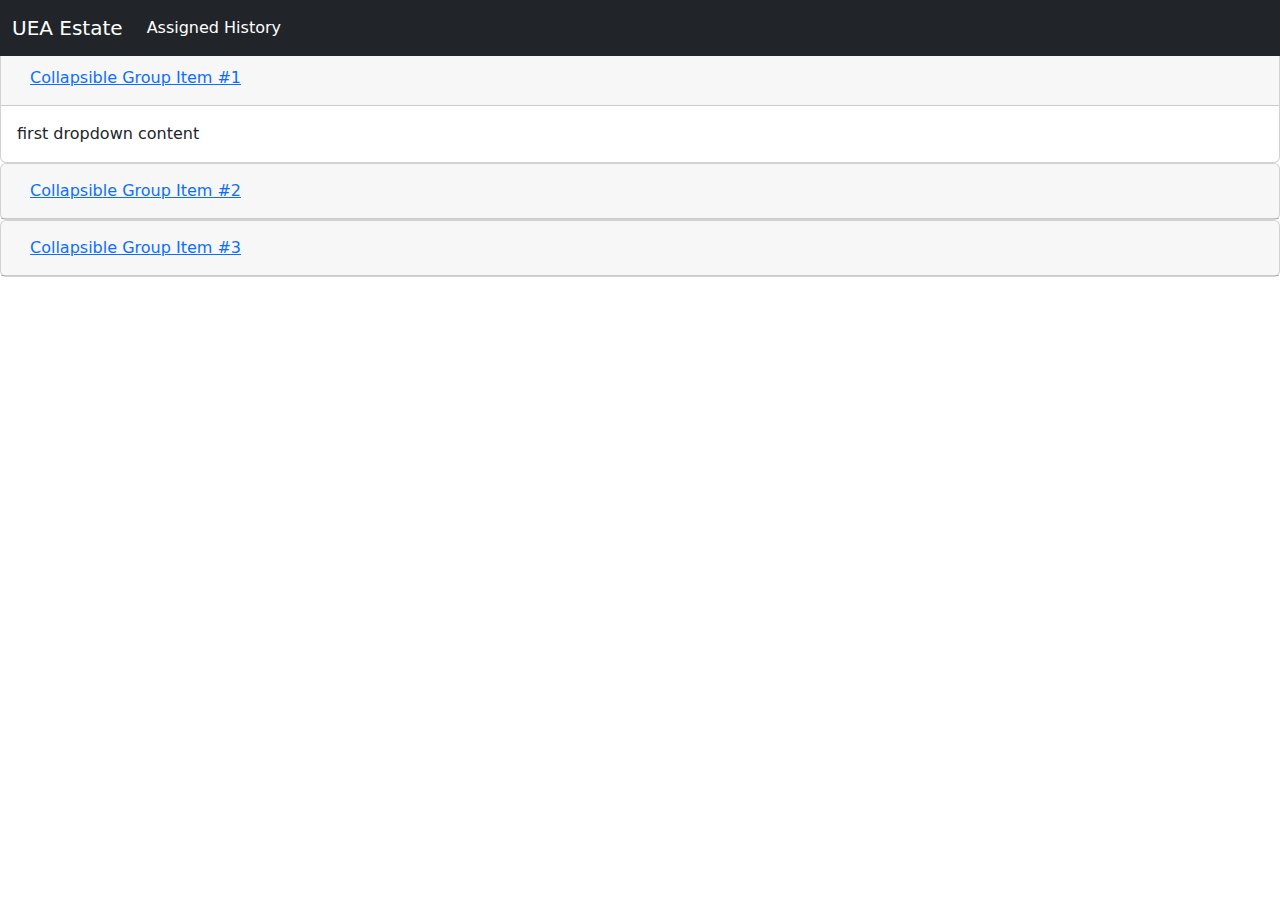
==== faultsAllocation.html @ e0e5bdff "linked suitable pages; added homepage, faults allocation, faults report" ====
<!doctype html>
<html lang="en" class="h-100">

<head>
    <meta charset="utf-8">
    <meta name="viewport" content="width=device-width, initial-scale=1">
    <meta name="description" content="">
    <meta name="author" content="Mark Otto, Jacob Thornton, and Bootstrap contributors">
    <meta name="generator" content="Hugo 0.104.2">
    <title>Faults Allocation</title>

    <link rel="canonical" href="https://getbootstrap.com/docs/5.2/examples/sticky-footer-navbar/">





    <link href="assets/bootstrap/css/bootstrap.min.css" rel="stylesheet">

    <!-- Favicons -->
    <link rel="apple-touch-icon" href="/docs/5.2/assets/img/favicons/apple-touch-icon.png" sizes="180x180">
    <link rel="icon" href="/docs/5.2/assets/img/favicons/favicon-32x32.png" sizes="32x32" type="image/png">
    <link rel="icon" href="/docs/5.2/assets/img/favicons/favicon-16x16.png" sizes="16x16" type="image/png">
    <link rel="manifest" href="/docs/5.2/assets/img/favicons/manifest.json">
    <link rel="stylesheet" href="assets/style.css" color="#712cf9">
    <link rel="icon" href="/docs/5.2/assets/img/favicons/favicon.ico">
    <meta name="theme-color" content="#712cf9">

    <style>
        .bd-placeholder-img {
            font-size: 1.125rem;
            text-anchor: middle;
            -webkit-user-select: none;
            -moz-user-select: none;
            user-select: none;
        }

        @media (min-width: 768px) {
            .bd-placeholder-img-lg {
                font-size: 3.5rem;
            }
        }

        .b-example-divider {
            height: 3rem;
            background-color: rgba(0, 0, 0, .1);
            border: solid rgba(0, 0, 0, .15);
            border-width: 1px 0;
            box-shadow: inset 0 .5em 1.5em rgba(0, 0, 0, .1), inset 0 .125em .5em rgba(0, 0, 0, .15);
        }

        .b-example-vr {
            flex-shrink: 0;
            width: 1.5rem;
            height: 100vh;
        }

        .bi {
            vertical-align: -.125em;
            fill: currentColor;
        }

        .nav-scroller {
            position: relative;
            z-index: 2;
            height: 2.75rem;
            overflow-y: hidden;
        }

        .nav-scroller .nav {
            display: flex;
            flex-wrap: nowrap;
            padding-bottom: 1rem;
            margin-top: -1px;
            overflow-x: auto;
            text-align: center;
            white-space: nowrap;
            -webkit-overflow-scrolling: touch;
        }
    </style>

    <!-- Custom styles for this template -->
    <link href="sticky-footer-navbar.css" rel="stylesheet">
</head>

<body class="d-flex flex-column h-100">
    <header>
        <!-- Fixed navbar -->
        <nav class="navbar navbar-expand-md navbar-dark fixed-top bg-dark">
            <div class="container-fluid">
                <a class="navbar-brand" href="#">UEA Estate</a>
                <button class="navbar-toggler" type="button" data-bs-toggle="collapse" data-bs-target="#navbarCollapse"
                    aria-controls="navbarCollapse" aria-expanded="false" aria-label="Toggle navigation">
                    <span class="navbar-toggler-icon"></span>
                </button>
                <div class="collapse navbar-collapse" id="navbarCollapse">
                    <ul class="navbar-nav me-auto mb-2 mb-md-0">
                        <li class="nav-item">
                            <a class="nav-link active" aria-current="page" href="#">Assigned History</a>
                        </li>
                    </ul>
                </div>
            </div>
        </nav>
    </header>

    <!-- Begin page content -->
    <main class="flex-shrink-0">
        <div class="accordion" id="accordionExample">
            <div class="card">
                <div class="card-header" id="headingOne">
                    <h5 class="mb-0">
                        <button class="btn btn-link" type="button" data-bs-toggle="collapse"
                            data-bs-target="#collapseOne" aria-expanded="true" aria-controls="collapseOne">
                            Collapsible Group Item #1
                        </button>
                    </h5>
                </div>

                <div id="collapseOne" class="collapse show" aria-labelledby="headingOne"
                    data-bs-parent="#accordionExample">
                    <div class="card-body">
                        first dropdown content
                    </div>
                </div>
            </div>
            <div class="card">
                <div class="card-header" id="headingTwo">
                    <h5 class="mb-0">
                        <button class="btn btn-link collapsed" type="button" data-bs-toggle="collapse"
                            data-bs-target="#collapseTwo" aria-expanded="false" aria-controls="collapseTwo">
                            Collapsible Group Item #2
                        </button>
                    </h5>
                </div>
                <div id="collapseTwo" class="collapse" aria-labelledby="headingTwo" data-bs-parent="#accordionExample">
                    <div class="card-body">
                        second dropdown content
                    </div>
                </div>
            </div>
            <div class="card">
                <div class="card-header" id="headingThree">
                    <h5 class="mb-0">
                        <button class="btn btn-link collapsed" type="button" data-bs-toggle="collapse"
                            data-bs-target="#collapseThree" aria-expanded="false" aria-controls="collapseThree">
                            Collapsible Group Item #3
                        </button>
                    </h5>
                </div>
                <div id="collapseThree" class="collapse" aria-labelledby="headingThree"
                    data-bs-parent="#accordionExample">
                    <div class="card-body">
                        third dropdown content
                    </div>
                </div>
            </div>
        </div>
    </main>

    <!-- <footer class="footer mt-auto py-3 bg-light">
    <div class="container">
      <span class="text-muted">Place sticky footer content here.</span>
    </div>
  </footer> -->
    <script src="assets/bootstrap/js/bootstrap.bundle.min.js"></script>
</body>

</html>
---- assets/style.css ----
/* .more-margin {
    margin-top: 150px;
} */

main {
    margin-top: 50px;
}
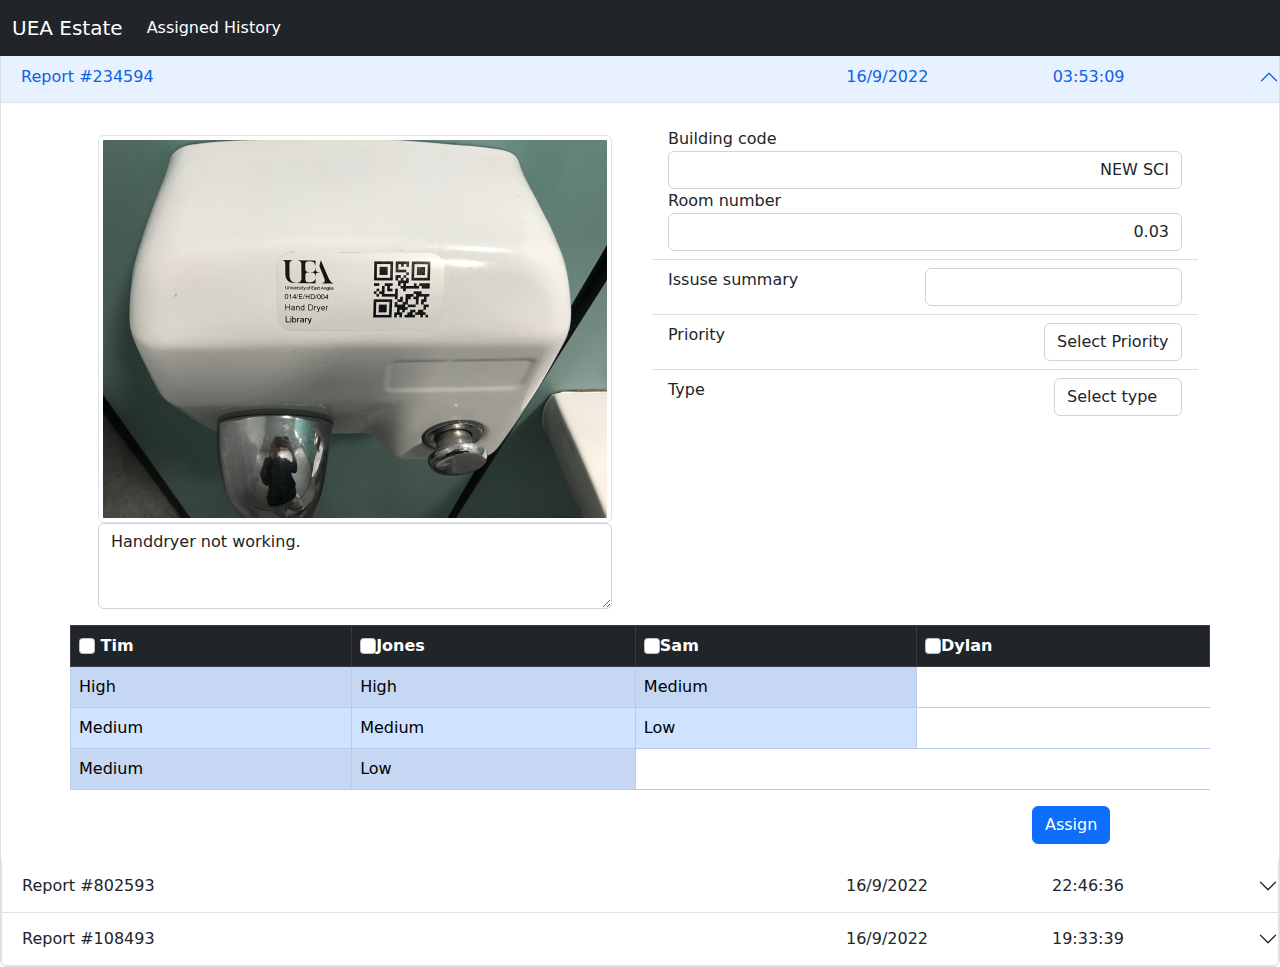
==== commit 952e40ec: "add faults allocation page demo, still need modification; small update to others" ====
--- a/faultsAllocation.html
+++ b/faultsAllocation.html
@@ -106,56 +106,399 @@
 
     <!-- Begin page content -->
     <main class="flex-shrink-0">
-        <div class="accordion" id="accordionExample">
-            <div class="card">
-                <div class="card-header" id="headingOne">
-                    <h5 class="mb-0">
-                        <button class="btn btn-link" type="button" data-bs-toggle="collapse"
-                            data-bs-target="#collapseOne" aria-expanded="true" aria-controls="collapseOne">
-                            Collapsible Group Item #1
+        <div class="accordion" id="accordionPanelsStayOpenExample">
+            <div class="accordion-item">
+                <h2 class="accordion-header" id="panelsStayOpen-headingOne">
+                    <button class="accordion-button" type="button" data-bs-toggle="collapse"
+                        data-bs-target="#panelsStayOpen-collapseOne" aria-expanded="true"
+                        aria-controls="panelsStayOpen-collapseOne">
+                        <span class="col-sm-8">Report #234594</span>
+                        <span class="col-sm-2">
+                            16/9/2022
+                        </span>
+                        <span class="col-sm-2">
+                            03:53:09
+                        </span>
+
+                    </button>
+                </h2>
+                <div id="panelsStayOpen-collapseOne" class="accordion-collapse collapse show"
+                    aria-labelledby="panelsStayOpen-headingOne">
+                    <div class="accordion-body">
+                        <!-- begin header 1 content -->
+                        <div class="container more-margin">
+                            <div class="row">
+                                <div class="col-md-6">
+                                    <div class="card border-0">
+                                        <!-- <div class="card-header">Technician Report</div> -->
+                                        <div class="card-body">
+                                            <img src="handdryer.JPG" class="img-thumbnail" alt="handdryer">
+                                            <textarea readonly name="" id="" cols="30" rows="3"
+                                                class="form-control">Handdryer not working. </textarea>
+                                        </div>
+                                    </div>
+                                </div>
+
+                                <div class="col-md-6">
+                                    <div class="list-group list-group-flush">
+                                        <div class="list-group-item">
+                                            <div>Building code</div>
+                                            <input class="form-control float-end text-end" id="BuildingCode"
+                                                value="NEW SCI">
+                                            <div>Room number</div>
+                                            <input class="form-control float-end text-end" id="roomCode" value="0.03">
+                                        </div>
+                                        <div class="list-group-item">
+                                            <div class="d-flex justify-content-between">
+                                                Issuse summary
+                                                <input class="form-control w-50" id="BuildingCode">
+                                            </div>
+                                        </div>
+
+                                        <div class="list-group-item">
+                                            <div class="d-flex justify-content-between">
+                                                Priority
+                                                <div>
+                                                    <select name="" id="" class=" small form-control">
+                                                        <option selected>Select Priority</option>
+                                                        <option value="1">Extreme</option>
+                                                        <option value="2">High</option>
+                                                        <option value="3">Medium</option>
+                                                        <option value="4">Low</option>
+                                                    </select>
+                                                </div>
+                                            </div>
+                                        </div>
+
+                                        <div class="list-group-item">
+                                            <div class="d-flex justify-content-between">
+                                                Type
+                                                <div>
+                                                    <select name="" id="" class="small form-control">
+                                                        <option selected>Select type</option>
+                                                        <option value="1">General</option>
+                                                        <option value="2">Electric</option>
+                                                        <option value="3">Water Piping</option>
+                                                        <option value="4">IT</option>
+                                                    </select>
+                                                </div>
+                                            </div>
+                                        </div>
+
+
+
+                                    </div>
+                                </div>
+
+                                <table class="table table-striped table-primary table-bordered">
+                                    <thead class="table-dark">
+                                        <tr>
+                                            <th scope="col-sm-3">
+                                                <input class="form-check-input" type="checkbox" value=""
+                                                    id="flexCheckDefault">
+                                                Tim
+                                            </th>
+                                            <th scope="col-sm-3"><input class="form-check-input" type="checkbox"
+                                                    value="" id="flexCheckDefault">Jones
+                                            </th>
+                                            <th scope="col-sm-3"><input class="form-check-input" type="checkbox"
+                                                    value="" id="flexCheckDefault">Sam
+                                            </th>
+                                            <th scope="col-sm-3"><input class="form-check-input" type="checkbox"
+                                                    value="" id="flexCheckDefault">Dylan
+                                            </th>
+                                        </tr>
+                                    </thead>
+                                    <tbody>
+                                        <tr>
+                                            <td>High</td>
+                                            <td>High</td>
+                                            <td>Medium</td>
+                                        </tr>
+                                        <tr>
+                                            <td>Medium</td>
+                                            <td>Medium</td>
+                                            <td>Low</td>
+                                        </tr>
+                                        <tr>
+                                            <td>Medium</td>
+                                            <td>Low</td>
+
+                                        </tr>
+                                    </tbody>
+                                </table>
+
+                                <div class="form-group sm-1 offset-10">
+                                    <button type="submit" class="btn btn-primary">Assign</button>
+                                </div>
+                            </div>
+                        </div>
+                        <!-- end header 1 content -->
+                    </div>
+                </div>
+                <div class="accordion-item">
+                    <h2 class="accordion-header" id="panelsStayOpen-headingTwo">
+                        <button class="accordion-button collapsed" type="button" data-bs-toggle="collapse"
+                            data-bs-target="#panelsStayOpen-collapseTwo" aria-expanded="false"
+                            aria-controls="panelsStayOpen-collapseTwo">
+
+                            <span class="col-sm-8">Report #802593</span>
+                            <span class="col-sm-2">
+                                16/9/2022
+                            </span>
+                            <span class="col-sm-2">
+                                22:46:36
+                            </span>
                         </button>
-                    </h5>
+                    </h2>
+                    <div id="panelsStayOpen-collapseTwo" class="accordion-collapse collapse"
+                        aria-labelledby="panelsStayOpen-headingTwo">
+                        <div class="accordion-body">
+                            <!-- begin header 2 content -->
+                            <div class="container more-margin">
+                                <div class="row">
+                                    <div class="col-md-6">
+                                        <div class="card border-0">
+                                            <!-- <div class="card-header">Technician Report</div> -->
+                                            <div class="card-body">
+                                                <img src="handdryer.JPG" class="img-thumbnail" alt="handdryer">
+                                                <textarea readonly name="" id="" cols="30" rows="3"
+                                                    class="form-control">Handdryer not working.</textarea>
+                                            </div>
+                                        </div>
+                                    </div>
+
+                                    <div class="col-md-6">
+                                        <div class="list-group list-group-flush">
+                                            <div class="list-group-item">
+                                                <div>Building code</div>
+                                                <input class="form-control float-end text-end" id="BuildingCode"
+                                                    value="NEW SCI">
+                                                <div>Room number</div>
+                                                <input class="form-control float-end text-end" id="roomCode"
+                                                    value="0.03">
+                                            </div>
+                                            <div class="list-group-item">
+                                                <div class="d-flex justify-content-between">
+                                                    Issuse summary
+                                                    <input class="form-control w-50" id="BuildingCode">
+                                                </div>
+                                            </div>
+
+                                            <div class="list-group-item">
+                                                <div class="d-flex justify-content-between">
+                                                    Priority
+                                                    <div>
+                                                        <select name="" id="" class=" small form-control">
+                                                            <option selected>Select Priority</option>
+                                                            <option value="1">Extreme</option>
+                                                            <option value="2">High</option>
+                                                            <option value="3">Medium</option>
+                                                            <option value="4">Low</option>
+                                                        </select>
+                                                    </div>
+                                                </div>
+                                            </div>
+
+                                            <div class="list-group-item">
+                                                <div class="d-flex justify-content-between">
+                                                    Type
+                                                    <div>
+                                                        <select name="" id="" class="small form-control">
+                                                            <option selected>Select type</option>
+                                                            <option value="1">General</option>
+                                                            <option value="2">Electric</option>
+                                                            <option value="3">Water Piping</option>
+                                                            <option value="4">IT</option>
+                                                        </select>
+                                                    </div>
+                                                </div>
+                                            </div>
+
+
+
+                                        </div>
+                                    </div>
+
+                                    <table class="table table-striped table-primary table-bordered">
+                                        <thead class="table-dark">
+                                            <tr>
+                                                <th scope="col-sm-3">
+                                                    <input class="form-check-input" type="checkbox" value=""
+                                                        id="flexCheckDefault">
+                                                    Tim
+                                                </th>
+                                                <th scope="col-sm-3"><input class="form-check-input" type="checkbox"
+                                                        value="" id="flexCheckDefault">Jones
+                                                </th>
+                                                <th scope="col-sm-3"><input class="form-check-input" type="checkbox"
+                                                        value="" id="flexCheckDefault">Sam
+                                                </th>
+                                                <th scope="col-sm-3"><input class="form-check-input" type="checkbox"
+                                                        value="" id="flexCheckDefault">Dylan
+                                                </th>
+                                            </tr>
+                                        </thead>
+                                        <tbody>
+                                            <tr>
+                                                <td>High</td>
+                                                <td>High</td>
+                                                <td>Medium</td>
+                                            </tr>
+                                            <tr>
+                                                <td>Medium</td>
+                                                <td>Medium</td>
+                                                <td>Low</td>
+                                            </tr>
+                                            <tr>
+                                                <td>Medium</td>
+                                                <td>Low</td>
+
+                                            </tr>
+                                        </tbody>
+                                    </table>
+
+                                    <div class="form-group sm-1 offset-10">
+                                        <button type="submit" class="btn btn-primary">Assign</button>
+                                    </div>
+                                </div>
+                            </div>
+                            <!-- end header 2 content -->
+                        </div>
+                    </div>
                 </div>
-
-                <div id="collapseOne" class="collapse show" aria-labelledby="headingOne"
-                    data-bs-parent="#accordionExample">
-                    <div class="card-body">
-                        first dropdown content
+                <div class="accordion-item">
+                    <h2 class="accordion-header" id="panelsStayOpen-headingThree">
+                        <button class="accordion-button collapsed" type="button" data-bs-toggle="collapse"
+                            data-bs-target="#panelsStayOpen-collapseThree" aria-expanded="false"
+                            aria-controls="panelsStayOpen-collapseThree">
+
+                            <span class="col-sm-8">Report #108493</span>
+                            <span class="col-sm-2">
+                                16/9/2022
+                            </span>
+                            <span class="col-sm-2">
+                                19:33:39
+                            </span>
+                        </button>
+                    </h2>
+                    <div id="panelsStayOpen-collapseThree" class="accordion-collapse collapse"
+                        aria-labelledby="panelsStayOpen-headingThree">
+                        <div class="accordion-body">
+                            <!-- begin header 3 content -->
+                            <div class="container more-margin">
+                                <div class="row">
+                                    <div class="col-md-6">
+                                        <div class="card border-0">
+                                            <!-- <div class="card-header">Technician Report</div> -->
+                                            <div class="card-body">
+                                                <img src="handdryer.JPG" class="img-thumbnail" alt="handdryer">
+                                                <textarea readonly name="" id="" cols="30" rows="3"
+                                                    class="form-control">Handdryer not working. </textarea>
+                                            </div>
+                                        </div>
+                                    </div>
+
+                                    <div class="col-md-6">
+                                        <div class="list-group list-group-flush">
+                                            <div class="list-group-item">
+                                                <div>Building code</div>
+                                                <input class="form-control float-end text-end" id="BuildingCode"
+                                                    value="NEW SCI">
+                                                <div>Room number</div>
+                                                <input class="form-control float-end text-end" id="roomCode"
+                                                    value="0.03">
+                                            </div>
+                                            <div class="list-group-item">
+                                                <div class="d-flex justify-content-between">
+                                                    Issuse summary
+                                                    <input class="form-control w-50" id="BuildingCode">
+                                                </div>
+                                            </div>
+
+                                            <div class="list-group-item">
+                                                <div class="d-flex justify-content-between">
+                                                    Priority
+                                                    <div>
+                                                        <select name="" id="" class=" small form-control">
+                                                            <option selected>Select Priority</option>
+                                                            <option value="1">Extreme</option>
+                                                            <option value="2">High</option>
+                                                            <option value="3">Medium</option>
+                                                            <option value="4">Low</option>
+                                                        </select>
+                                                    </div>
+                                                </div>
+                                            </div>
+
+                                            <div class="list-group-item">
+                                                <div class="d-flex justify-content-between">
+                                                    Type
+                                                    <div>
+                                                        <select name="" id="" class="small form-control">
+                                                            <option selected>Select type</option>
+                                                            <option value="1">General</option>
+                                                            <option value="2">Electric</option>
+                                                            <option value="3">Water Piping</option>
+                                                            <option value="4">IT</option>
+                                                        </select>
+                                                    </div>
+                                                </div>
+                                            </div>
+
+
+
+                                        </div>
+                                    </div>
+
+                                    <table class="table table-striped table-primary table-bordered">
+                                        <thead class="table-dark">
+                                            <tr>
+                                                <th scope="col-sm-3">
+                                                    <input class="form-check-input" type="checkbox" value=""
+                                                        id="flexCheckDefault">
+                                                    Tim
+                                                </th>
+                                                <th scope="col-sm-3"><input class="form-check-input" type="checkbox"
+                                                        value="" id="flexCheckDefault">Jones
+                                                </th>
+                                                <th scope="col-sm-3"><input class="form-check-input" type="checkbox"
+                                                        value="" id="flexCheckDefault">Sam
+                                                </th>
+                                                <th scope="col-sm-3"><input class="form-check-input" type="checkbox"
+                                                        value="" id="flexCheckDefault">Dylan
+                                                </th>
+                                            </tr>
+                                        </thead>
+                                        <tbody>
+                                            <tr>
+                                                <td>High</td>
+                                                <td>High</td>
+                                                <td>Medium</td>
+                                            </tr>
+                                            <tr>
+                                                <td>Medium</td>
+                                                <td>Medium</td>
+                                                <td>Low</td>
+                                            </tr>
+                                            <tr>
+                                                <td>Medium</td>
+                                                <td>Low</td>
+
+                                            </tr>
+                                        </tbody>
+                                    </table>
+
+                                    <div class="form-group sm-1 offset-10">
+                                        <button type="submit" class="btn btn-primary">Assign</button>
+                                    </div>
+                                </div>
+                            </div>
+                            <!-- end header 3 content -->
+                        </div>
                     </div>
                 </div>
             </div>
-            <div class="card">
-                <div class="card-header" id="headingTwo">
-                    <h5 class="mb-0">
-                        <button class="btn btn-link collapsed" type="button" data-bs-toggle="collapse"
-                            data-bs-target="#collapseTwo" aria-expanded="false" aria-controls="collapseTwo">
-                            Collapsible Group Item #2
-                        </button>
-                    </h5>
-                </div>
-                <div id="collapseTwo" class="collapse" aria-labelledby="headingTwo" data-bs-parent="#accordionExample">
-                    <div class="card-body">
-                        second dropdown content
-                    </div>
-                </div>
-            </div>
-            <div class="card">
-                <div class="card-header" id="headingThree">
-                    <h5 class="mb-0">
-                        <button class="btn btn-link collapsed" type="button" data-bs-toggle="collapse"
-                            data-bs-target="#collapseThree" aria-expanded="false" aria-controls="collapseThree">
-                            Collapsible Group Item #3
-                        </button>
-                    </h5>
-                </div>
-                <div id="collapseThree" class="collapse" aria-labelledby="headingThree"
-                    data-bs-parent="#accordionExample">
-                    <div class="card-body">
-                        third dropdown content
-                    </div>
-                </div>
-            </div>
-        </div>
     </main>
 
     <!-- <footer class="footer mt-auto py-3 bg-light">
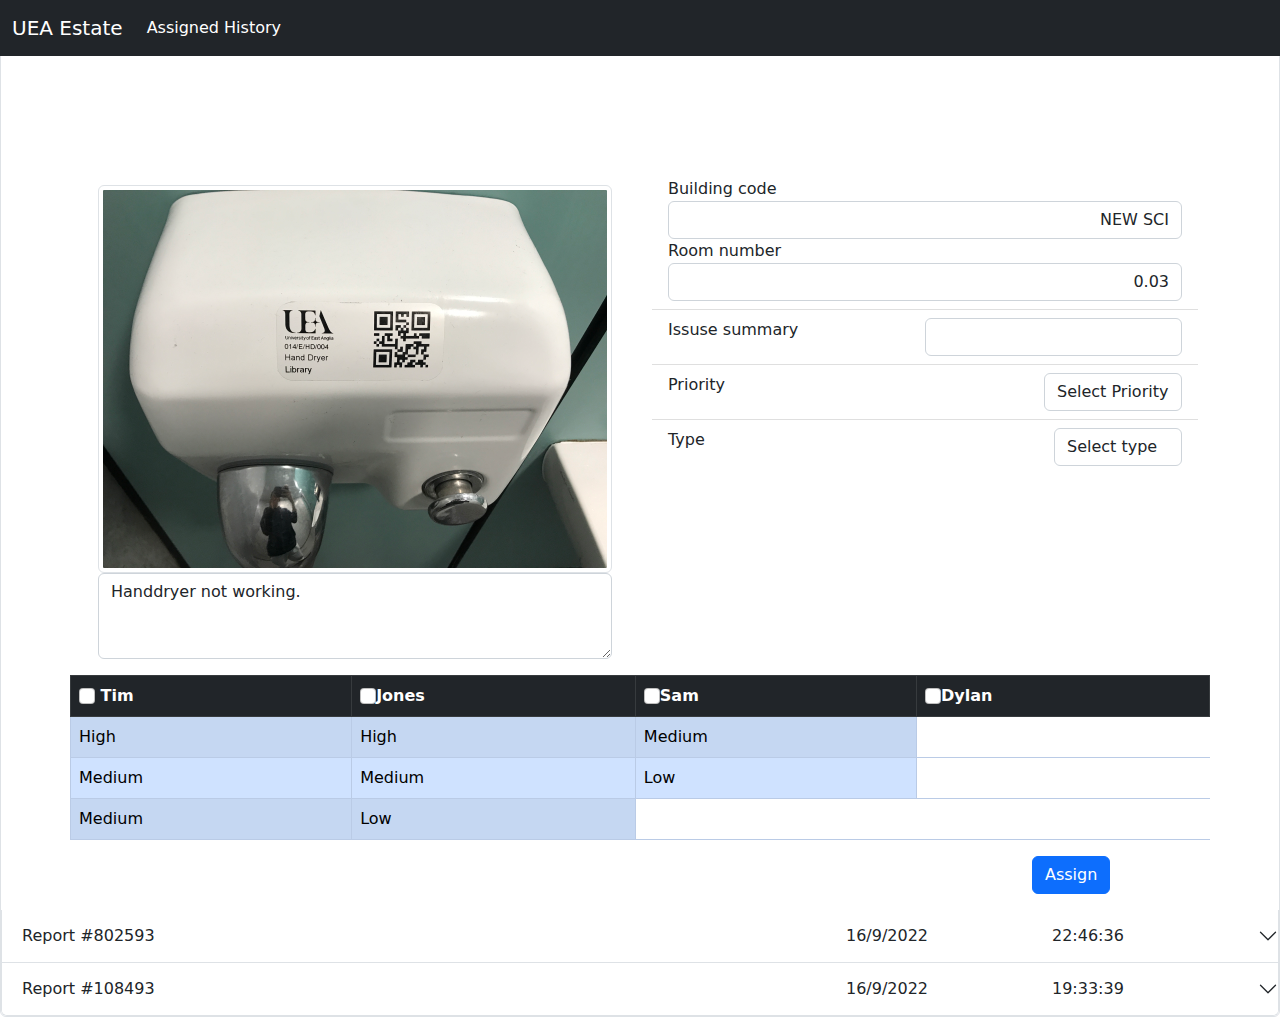
==== commit 986ef566: "Update faultsAllocation.html" ====
--- a/faultsAllocation.html
+++ b/faultsAllocation.html
@@ -84,6 +84,7 @@
 </head>
 
 <body class="d-flex flex-column h-100">
+
     <header>
         <!-- Fixed navbar -->
         <nav class="navbar navbar-expand-md navbar-dark fixed-top bg-dark">
@@ -229,7 +230,7 @@
                                 </table>
 
                                 <div class="form-group sm-1 offset-10">
-                                    <button type="submit" class="btn btn-primary">Assign</button>
+                                    <button type="Submit" class="btn btn-primary">Assign</button>
                                 </div>
                             </div>
                         </div>
@@ -359,7 +360,7 @@
                                     </table>
 
                                     <div class="form-group sm-1 offset-10">
-                                        <button type="submit" class="btn btn-primary">Assign</button>
+                                        <button type="Submit" class="btn btn-primary">Assign</button>
                                     </div>
                                 </div>
                             </div>
--- a/assets/style.css
+++ b/assets/style.css
@@ -1,7 +1,7 @@
-/* .more-margin {
-    margin-top: 150px;
-} */
+.more-margin {
+    margin-top: 100px;
+}
 
 main {
-    margin-top: 50px;
+   /* margin-top: 50px; */
 }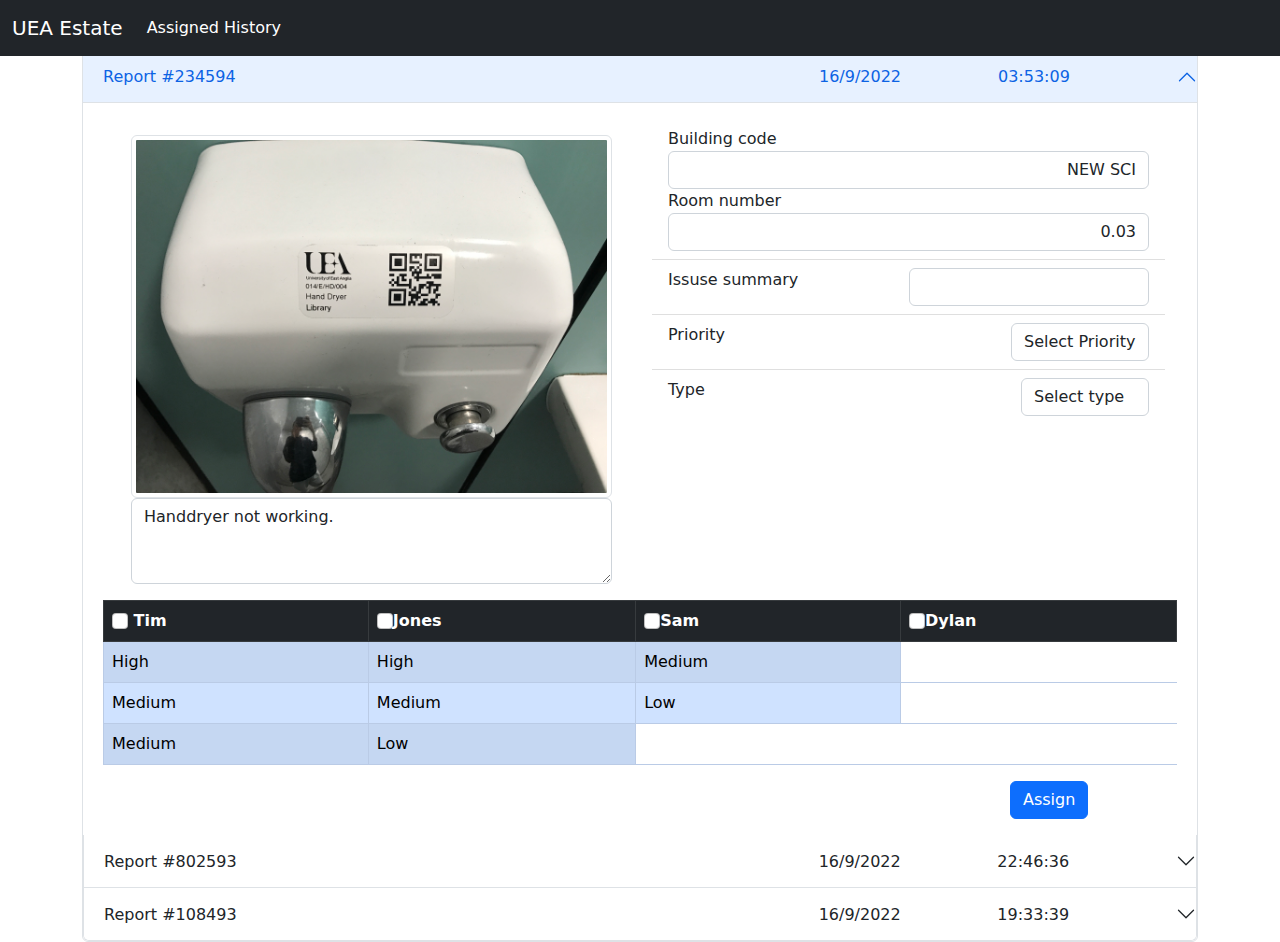
==== commit d0f9c020: "updated multiple pages" ====
--- a/faultsAllocation.html
+++ b/faultsAllocation.html
@@ -84,7 +84,6 @@
 </head>
 
 <body class="d-flex flex-column h-100">
-
     <header>
         <!-- Fixed navbar -->
         <nav class="navbar navbar-expand-md navbar-dark fixed-top bg-dark">
@@ -107,155 +106,27 @@
 
     <!-- Begin page content -->
     <main class="flex-shrink-0">
-        <div class="accordion" id="accordionPanelsStayOpenExample">
-            <div class="accordion-item">
-                <h2 class="accordion-header" id="panelsStayOpen-headingOne">
-                    <button class="accordion-button" type="button" data-bs-toggle="collapse"
-                        data-bs-target="#panelsStayOpen-collapseOne" aria-expanded="true"
-                        aria-controls="panelsStayOpen-collapseOne">
-                        <span class="col-sm-8">Report #234594</span>
-                        <span class="col-sm-2">
-                            16/9/2022
-                        </span>
-                        <span class="col-sm-2">
-                            03:53:09
-                        </span>
-
-                    </button>
-                </h2>
-                <div id="panelsStayOpen-collapseOne" class="accordion-collapse collapse show"
-                    aria-labelledby="panelsStayOpen-headingOne">
-                    <div class="accordion-body">
-                        <!-- begin header 1 content -->
-                        <div class="container more-margin">
-                            <div class="row">
-                                <div class="col-md-6">
-                                    <div class="card border-0">
-                                        <!-- <div class="card-header">Technician Report</div> -->
-                                        <div class="card-body">
-                                            <img src="handdryer.JPG" class="img-thumbnail" alt="handdryer">
-                                            <textarea readonly name="" id="" cols="30" rows="3"
-                                                class="form-control">Handdryer not working. </textarea>
-                                        </div>
-                                    </div>
-                                </div>
-
-                                <div class="col-md-6">
-                                    <div class="list-group list-group-flush">
-                                        <div class="list-group-item">
-                                            <div>Building code</div>
-                                            <input class="form-control float-end text-end" id="BuildingCode"
-                                                value="NEW SCI">
-                                            <div>Room number</div>
-                                            <input class="form-control float-end text-end" id="roomCode" value="0.03">
-                                        </div>
-                                        <div class="list-group-item">
-                                            <div class="d-flex justify-content-between">
-                                                Issuse summary
-                                                <input class="form-control w-50" id="BuildingCode">
-                                            </div>
-                                        </div>
-
-                                        <div class="list-group-item">
-                                            <div class="d-flex justify-content-between">
-                                                Priority
-                                                <div>
-                                                    <select name="" id="" class=" small form-control">
-                                                        <option selected>Select Priority</option>
-                                                        <option value="1">Extreme</option>
-                                                        <option value="2">High</option>
-                                                        <option value="3">Medium</option>
-                                                        <option value="4">Low</option>
-                                                    </select>
-                                                </div>
-                                            </div>
-                                        </div>
-
-                                        <div class="list-group-item">
-                                            <div class="d-flex justify-content-between">
-                                                Type
-                                                <div>
-                                                    <select name="" id="" class="small form-control">
-                                                        <option selected>Select type</option>
-                                                        <option value="1">General</option>
-                                                        <option value="2">Electric</option>
-                                                        <option value="3">Water Piping</option>
-                                                        <option value="4">IT</option>
-                                                    </select>
-                                                </div>
-                                            </div>
-                                        </div>
-
-
-
-                                    </div>
-                                </div>
-
-                                <table class="table table-striped table-primary table-bordered">
-                                    <thead class="table-dark">
-                                        <tr>
-                                            <th scope="col-sm-3">
-                                                <input class="form-check-input" type="checkbox" value=""
-                                                    id="flexCheckDefault">
-                                                Tim
-                                            </th>
-                                            <th scope="col-sm-3"><input class="form-check-input" type="checkbox"
-                                                    value="" id="flexCheckDefault">Jones
-                                            </th>
-                                            <th scope="col-sm-3"><input class="form-check-input" type="checkbox"
-                                                    value="" id="flexCheckDefault">Sam
-                                            </th>
-                                            <th scope="col-sm-3"><input class="form-check-input" type="checkbox"
-                                                    value="" id="flexCheckDefault">Dylan
-                                            </th>
-                                        </tr>
-                                    </thead>
-                                    <tbody>
-                                        <tr>
-                                            <td>High</td>
-                                            <td>High</td>
-                                            <td>Medium</td>
-                                        </tr>
-                                        <tr>
-                                            <td>Medium</td>
-                                            <td>Medium</td>
-                                            <td>Low</td>
-                                        </tr>
-                                        <tr>
-                                            <td>Medium</td>
-                                            <td>Low</td>
-
-                                        </tr>
-                                    </tbody>
-                                </table>
-
-                                <div class="form-group sm-1 offset-10">
-                                    <button type="Submit" class="btn btn-primary">Assign</button>
-                                </div>
-                            </div>
-                        </div>
-                        <!-- end header 1 content -->
-                    </div>
-                </div>
+        <div class="container more-margin">
+            <div class="accordion" id="accordionPanelsStayOpenExample">
                 <div class="accordion-item">
-                    <h2 class="accordion-header" id="panelsStayOpen-headingTwo">
-                        <button class="accordion-button collapsed" type="button" data-bs-toggle="collapse"
-                            data-bs-target="#panelsStayOpen-collapseTwo" aria-expanded="false"
-                            aria-controls="panelsStayOpen-collapseTwo">
-
-                            <span class="col-sm-8">Report #802593</span>
+                    <h2 class="accordion-header" id="panelsStayOpen-headingOne">
+                        <button class="accordion-button" type="button" data-bs-toggle="collapse"
+                            data-bs-target="#panelsStayOpen-collapseOne" aria-expanded="True"
+                            aria-controls="panelsStayOpen-collapseOne">
+                            <span class="col-sm-8">Report #234594</span>
                             <span class="col-sm-2">
                                 16/9/2022
                             </span>
                             <span class="col-sm-2">
-                                22:46:36
+                                03:53:09
                             </span>
+
                         </button>
                     </h2>
-                    <div id="panelsStayOpen-collapseTwo" class="accordion-collapse collapse"
-                        aria-labelledby="panelsStayOpen-headingTwo">
+                    <div id="panelsStayOpen-collapseOne" class="accordion-collapse collapse show"
+                        aria-labelledby="panelsStayOpen-headingOne">
                         <div class="accordion-body">
-                            <!-- begin header 2 content -->
+                            <!-- begin header 1 content -->
                             <div class="container more-margin">
                                 <div class="row">
                                     <div class="col-md-6">
@@ -264,7 +135,7 @@
                                             <div class="card-body">
                                                 <img src="handdryer.JPG" class="img-thumbnail" alt="handdryer">
                                                 <textarea readonly name="" id="" cols="30" rows="3"
-                                                    class="form-control">Handdryer not working.</textarea>
+                                                    class="form-control">Handdryer not working. </textarea>
                                             </div>
                                         </div>
                                     </div>
@@ -360,142 +231,273 @@
                                     </table>
 
                                     <div class="form-group sm-1 offset-10">
-                                        <button type="Submit" class="btn btn-primary">Assign</button>
-                                    </div>
-                                </div>
-                            </div>
-                            <!-- end header 2 content -->
-                        </div>
-                    </div>
-                </div>
-                <div class="accordion-item">
-                    <h2 class="accordion-header" id="panelsStayOpen-headingThree">
-                        <button class="accordion-button collapsed" type="button" data-bs-toggle="collapse"
-                            data-bs-target="#panelsStayOpen-collapseThree" aria-expanded="false"
-                            aria-controls="panelsStayOpen-collapseThree">
-
-                            <span class="col-sm-8">Report #108493</span>
-                            <span class="col-sm-2">
-                                16/9/2022
-                            </span>
-                            <span class="col-sm-2">
-                                19:33:39
-                            </span>
-                        </button>
-                    </h2>
-                    <div id="panelsStayOpen-collapseThree" class="accordion-collapse collapse"
-                        aria-labelledby="panelsStayOpen-headingThree">
-                        <div class="accordion-body">
-                            <!-- begin header 3 content -->
-                            <div class="container more-margin">
-                                <div class="row">
-                                    <div class="col-md-6">
-                                        <div class="card border-0">
-                                            <!-- <div class="card-header">Technician Report</div> -->
-                                            <div class="card-body">
-                                                <img src="handdryer.JPG" class="img-thumbnail" alt="handdryer">
-                                                <textarea readonly name="" id="" cols="30" rows="3"
-                                                    class="form-control">Handdryer not working. </textarea>
-                                            </div>
-                                        </div>
-                                    </div>
-
-                                    <div class="col-md-6">
-                                        <div class="list-group list-group-flush">
-                                            <div class="list-group-item">
-                                                <div>Building code</div>
-                                                <input class="form-control float-end text-end" id="BuildingCode"
-                                                    value="NEW SCI">
-                                                <div>Room number</div>
-                                                <input class="form-control float-end text-end" id="roomCode"
-                                                    value="0.03">
-                                            </div>
-                                            <div class="list-group-item">
-                                                <div class="d-flex justify-content-between">
-                                                    Issuse summary
-                                                    <input class="form-control w-50" id="BuildingCode">
-                                                </div>
-                                            </div>
-
-                                            <div class="list-group-item">
-                                                <div class="d-flex justify-content-between">
-                                                    Priority
-                                                    <div>
-                                                        <select name="" id="" class=" small form-control">
-                                                            <option selected>Select Priority</option>
-                                                            <option value="1">Extreme</option>
-                                                            <option value="2">High</option>
-                                                            <option value="3">Medium</option>
-                                                            <option value="4">Low</option>
-                                                        </select>
-                                                    </div>
-                                                </div>
-                                            </div>
-
-                                            <div class="list-group-item">
-                                                <div class="d-flex justify-content-between">
-                                                    Type
-                                                    <div>
-                                                        <select name="" id="" class="small form-control">
-                                                            <option selected>Select type</option>
-                                                            <option value="1">General</option>
-                                                            <option value="2">Electric</option>
-                                                            <option value="3">Water Piping</option>
-                                                            <option value="4">IT</option>
-                                                        </select>
-                                                    </div>
-                                                </div>
-                                            </div>
-
-
-
-                                        </div>
-                                    </div>
-
-                                    <table class="table table-striped table-primary table-bordered">
-                                        <thead class="table-dark">
-                                            <tr>
-                                                <th scope="col-sm-3">
-                                                    <input class="form-check-input" type="checkbox" value=""
-                                                        id="flexCheckDefault">
-                                                    Tim
-                                                </th>
-                                                <th scope="col-sm-3"><input class="form-check-input" type="checkbox"
-                                                        value="" id="flexCheckDefault">Jones
-                                                </th>
-                                                <th scope="col-sm-3"><input class="form-check-input" type="checkbox"
-                                                        value="" id="flexCheckDefault">Sam
-                                                </th>
-                                                <th scope="col-sm-3"><input class="form-check-input" type="checkbox"
-                                                        value="" id="flexCheckDefault">Dylan
-                                                </th>
-                                            </tr>
-                                        </thead>
-                                        <tbody>
-                                            <tr>
-                                                <td>High</td>
-                                                <td>High</td>
-                                                <td>Medium</td>
-                                            </tr>
-                                            <tr>
-                                                <td>Medium</td>
-                                                <td>Medium</td>
-                                                <td>Low</td>
-                                            </tr>
-                                            <tr>
-                                                <td>Medium</td>
-                                                <td>Low</td>
-
-                                            </tr>
-                                        </tbody>
-                                    </table>
-
-                                    <div class="form-group sm-1 offset-10">
                                         <button type="submit" class="btn btn-primary">Assign</button>
                                     </div>
                                 </div>
                             </div>
-                            <!-- end header 3 content -->
+                            <!-- end header 1 content -->
+                        </div>
+                    </div>
+                    <div class="accordion-item">
+                        <h2 class="accordion-header" id="panelsStayOpen-headingTwo">
+                            <button class="accordion-button collapsed" type="button" data-bs-toggle="collapse"
+                                data-bs-target="#panelsStayOpen-collapseTwo" aria-expanded="false"
+                                aria-controls="panelsStayOpen-collapseTwo">
+
+                                <span class="col-sm-8">Report #802593</span>
+                                <span class="col-sm-2">
+                                    16/9/2022
+                                </span>
+                                <span class="col-sm-2">
+                                    22:46:36
+                                </span>
+                            </button>
+                        </h2>
+                        <div id="panelsStayOpen-collapseTwo" class="accordion-collapse collapse"
+                            aria-labelledby="panelsStayOpen-headingTwo">
+                            <div class="accordion-body">
+                                <!-- begin header 2 content -->
+                                <div class="container more-margin">
+                                    <div class="row">
+                                        <div class="col-md-6">
+                                            <div class="card border-0">
+                                                <!-- <div class="card-header">Technician Report</div> -->
+                                                <div class="card-body">
+                                                    <img src="handdryer.JPG" class="img-thumbnail" alt="handdryer">
+                                                    <textarea readonly name="" id="" cols="30" rows="3"
+                                                        class="form-control">Handdryer not working.</textarea>
+                                                </div>
+                                            </div>
+                                        </div>
+
+                                        <div class="col-md-6">
+                                            <div class="list-group list-group-flush">
+                                                <div class="list-group-item">
+                                                    <div>Building code</div>
+                                                    <input class="form-control float-end text-end" id="BuildingCode"
+                                                        value="NEW SCI">
+                                                    <div>Room number</div>
+                                                    <input class="form-control float-end text-end" id="roomCode"
+                                                        value="0.03">
+                                                </div>
+                                                <div class="list-group-item">
+                                                    <div class="d-flex justify-content-between">
+                                                        Issuse summary
+                                                        <input class="form-control w-50" id="BuildingCode">
+                                                    </div>
+                                                </div>
+
+                                                <div class="list-group-item">
+                                                    <div class="d-flex justify-content-between">
+                                                        Priority
+                                                        <div>
+                                                            <select name="" id="" class=" small form-control">
+                                                                <option selected>Select Priority</option>
+                                                                <option value="1">Extreme</option>
+                                                                <option value="2">High</option>
+                                                                <option value="3">Medium</option>
+                                                                <option value="4">Low</option>
+                                                            </select>
+                                                        </div>
+                                                    </div>
+                                                </div>
+
+                                                <div class="list-group-item">
+                                                    <div class="d-flex justify-content-between">
+                                                        Type
+                                                        <div>
+                                                            <select name="" id="" class="small form-control">
+                                                                <option selected>Select type</option>
+                                                                <option value="1">General</option>
+                                                                <option value="2">Electric</option>
+                                                                <option value="3">Water Piping</option>
+                                                                <option value="4">IT</option>
+                                                            </select>
+                                                        </div>
+                                                    </div>
+                                                </div>
+
+
+
+                                            </div>
+                                        </div>
+
+                                        <table class="table table-striped table-primary table-bordered">
+                                            <thead class="table-dark">
+                                                <tr>
+                                                    <th scope="col-sm-3">
+                                                        <input class="form-check-input" type="checkbox" value=""
+                                                            id="flexCheckDefault">
+                                                        Tim
+                                                    </th>
+                                                    <th scope="col-sm-3"><input class="form-check-input" type="checkbox"
+                                                            value="" id="flexCheckDefault">Jones
+                                                    </th>
+                                                    <th scope="col-sm-3"><input class="form-check-input" type="checkbox"
+                                                            value="" id="flexCheckDefault">Sam
+                                                    </th>
+                                                    <th scope="col-sm-3"><input class="form-check-input" type="checkbox"
+                                                            value="" id="flexCheckDefault">Dylan
+                                                    </th>
+                                                </tr>
+                                            </thead>
+                                            <tbody>
+                                                <tr>
+                                                    <td>High</td>
+                                                    <td>High</td>
+                                                    <td>Medium</td>
+                                                </tr>
+                                                <tr>
+                                                    <td>Medium</td>
+                                                    <td>Medium</td>
+                                                    <td>Low</td>
+                                                </tr>
+                                                <tr>
+                                                    <td>Medium</td>
+                                                    <td>Low</td>
+
+                                                </tr>
+                                            </tbody>
+                                        </table>
+
+                                        <div class="form-group sm-1 offset-10">
+                                            <button type="submit" class="btn btn-primary">Assign</button>
+                                        </div>
+                                    </div>
+                                </div>
+                                <!-- end header 2 content -->
+                            </div>
+                        </div>
+                    </div>
+                    <div class="accordion-item">
+                        <h2 class="accordion-header" id="panelsStayOpen-headingThree">
+                            <button class="accordion-button collapsed" type="button" data-bs-toggle="collapse"
+                                data-bs-target="#panelsStayOpen-collapseThree" aria-expanded="false"
+                                aria-controls="panelsStayOpen-collapseThree">
+
+                                <span class="col-sm-8">Report #108493</span>
+                                <span class="col-sm-2">
+                                    16/9/2022
+                                </span>
+                                <span class="col-sm-2">
+                                    19:33:39
+                                </span>
+                            </button>
+                        </h2>
+                        <div id="panelsStayOpen-collapseThree" class="accordion-collapse collapse"
+                            aria-labelledby="panelsStayOpen-headingThree">
+                            <div class="accordion-body">
+                                <!-- begin header 3 content -->
+                                <div class="container more-margin">
+                                    <div class="row">
+                                        <div class="col-md-6">
+                                            <div class="card border-0">
+                                                <!-- <div class="card-header">Technician Report</div> -->
+                                                <div class="card-body">
+                                                    <img src="handdryer.JPG" class="img-thumbnail" alt="handdryer">
+                                                    <textarea readonly name="" id="" cols="30" rows="3"
+                                                        class="form-control">Handdryer not working. </textarea>
+                                                </div>
+                                            </div>
+                                        </div>
+
+                                        <div class="col-md-6">
+                                            <div class="list-group list-group-flush">
+                                                <div class="list-group-item">
+                                                    <div>Building code</div>
+                                                    <input class="form-control float-end text-end" id="BuildingCode"
+                                                        value="NEW SCI">
+                                                    <div>Room number</div>
+                                                    <input class="form-control float-end text-end" id="roomCode"
+                                                        value="0.03">
+                                                </div>
+                                                <div class="list-group-item">
+                                                    <div class="d-flex justify-content-between">
+                                                        Issuse summary
+                                                        <input class="form-control w-50" id="BuildingCode">
+                                                    </div>
+                                                </div>
+
+                                                <div class="list-group-item">
+                                                    <div class="d-flex justify-content-between">
+                                                        Priority
+                                                        <div>
+                                                            <select name="" id="" class=" small form-control">
+                                                                <option selected>Select Priority</option>
+                                                                <option value="1">Extreme</option>
+                                                                <option value="2">High</option>
+                                                                <option value="3">Medium</option>
+                                                                <option value="4">Low</option>
+                                                            </select>
+                                                        </div>
+                                                    </div>
+                                                </div>
+
+                                                <div class="list-group-item">
+                                                    <div class="d-flex justify-content-between">
+                                                        Type
+                                                        <div>
+                                                            <select name="" id="" class="small form-control">
+                                                                <option selected>Select type</option>
+                                                                <option value="1">General</option>
+                                                                <option value="2">Electric</option>
+                                                                <option value="3">Water Piping</option>
+                                                                <option value="4">IT</option>
+                                                            </select>
+                                                        </div>
+                                                    </div>
+                                                </div>
+
+
+
+                                            </div>
+                                        </div>
+
+                                        <table class="table table-striped table-primary table-bordered">
+                                            <thead class="table-dark">
+                                                <tr>
+                                                    <th scope="col-sm-3">
+                                                        <input class="form-check-input" type="checkbox" value=""
+                                                            id="flexCheckDefault">
+                                                        Tim
+                                                    </th>
+                                                    <th scope="col-sm-3"><input class="form-check-input" type="checkbox"
+                                                            value="" id="flexCheckDefault">Jones
+                                                    </th>
+                                                    <th scope="col-sm-3"><input class="form-check-input" type="checkbox"
+                                                            value="" id="flexCheckDefault">Sam
+                                                    </th>
+                                                    <th scope="col-sm-3"><input class="form-check-input" type="checkbox"
+                                                            value="" id="flexCheckDefault">Dylan
+                                                    </th>
+                                                </tr>
+                                            </thead>
+                                            <tbody>
+                                                <tr>
+                                                    <td>High</td>
+                                                    <td>High</td>
+                                                    <td>Medium</td>
+                                                </tr>
+                                                <tr>
+                                                    <td>Medium</td>
+                                                    <td>Medium</td>
+                                                    <td>Low</td>
+                                                </tr>
+                                                <tr>
+                                                    <td>Medium</td>
+                                                    <td>Low</td>
+
+                                                </tr>
+                                            </tbody>
+                                        </table>
+
+                                        <div class="form-group sm-1 offset-10">
+                                            <button type="submit" class="btn btn-primary">Assign</button>
+                                        </div>
+                                    </div>
+                                </div>
+                                <!-- end header 3 content -->
+                            </div>
                         </div>
                     </div>
                 </div>
--- a/assets/style.css
+++ b/assets/style.css
@@ -1,7 +1,31 @@
 .more-margin {
-    margin-top: 100px;
+    /* margin-top: 50px; */
 }
 
 main {
-   /* margin-top: 50px; */
+    margin-top: 50px;
+}
+
+.bg-mid {
+    color: #bb5f09;
+    background-color: #ffffff;
+    border-color: #bb5f09;
+}
+
+.bg-high {
+    color: rgb(255, 0, 0);
+    background-color: #ffffff;
+    border-color: #ff0000;
+}
+
+.bg-low {
+    color: rgb(214, 182, 0);
+    background-color: #ffffff;
+    border-color: rgb(214, 182, 0);
+}
+
+.bg-emergency {
+    color: #fff;
+    background-color: #920202;
+    border-color: #920202;
 }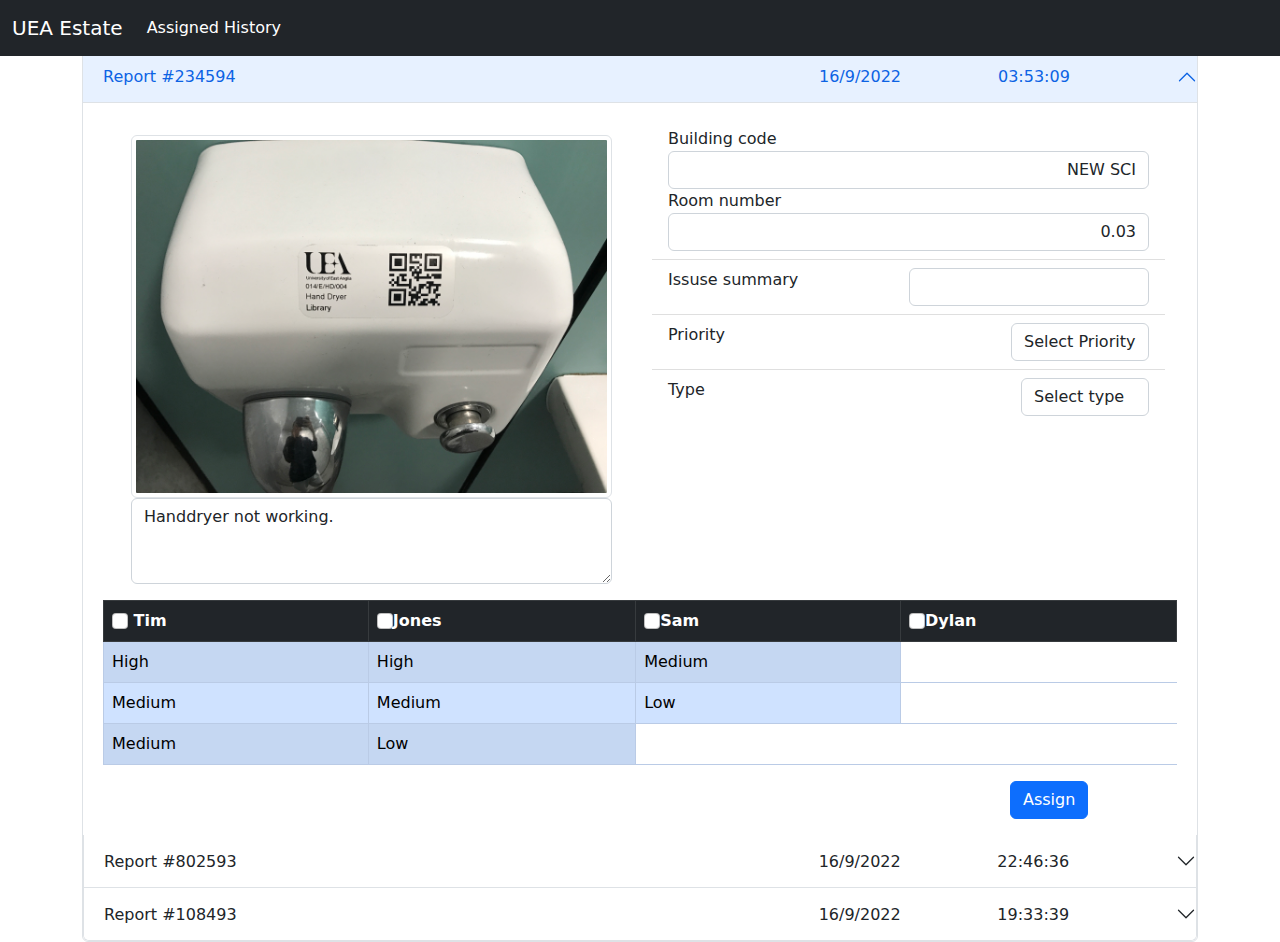
==== commit 444b1e1d: "Merge branch 'main' of https://github.com/selrahC311/UEA_Faults_Report_Prototype" ====
--- a/faultsAllocation.html
+++ b/faultsAllocation.html
@@ -84,6 +84,7 @@
 </head>
 
 <body class="d-flex flex-column h-100">
+
     <header>
         <!-- Fixed navbar -->
         <nav class="navbar navbar-expand-md navbar-dark fixed-top bg-dark">
